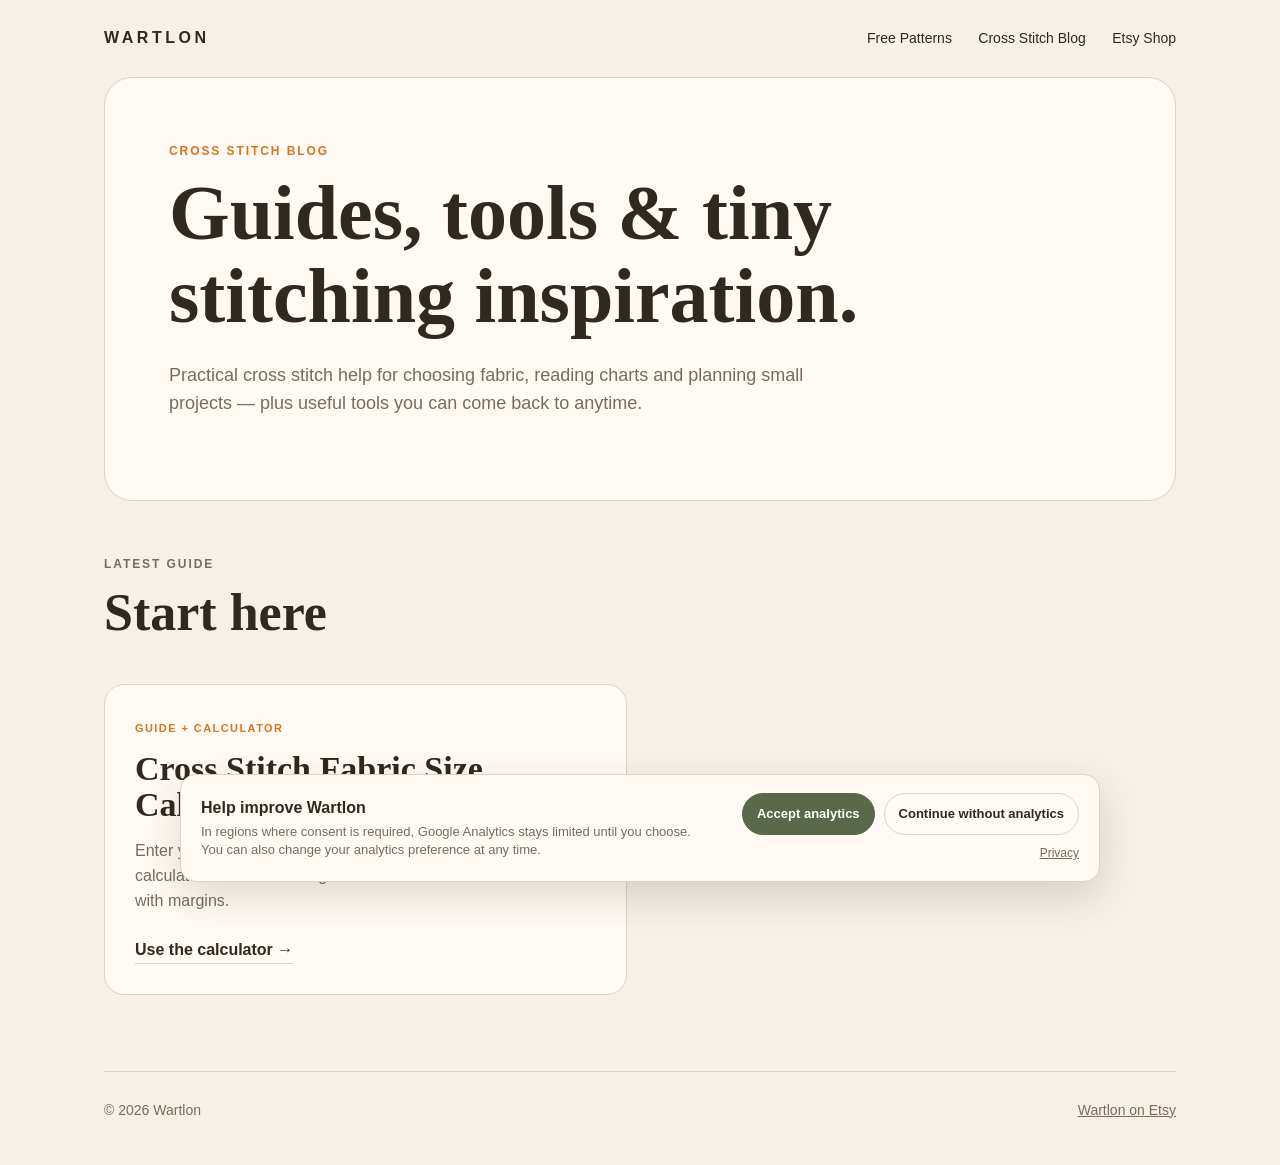
==== blog/index.html @ 46322eda "Add files via upload" ====
<!doctype html>
<html lang="en">
<head>
<meta charset="utf-8"><meta name="viewport" content="width=device-width,initial-scale=1">
<title>Cross Stitch Blog: Guides, Tips & Tools | Wartlon</title>
<meta name="description" content="Helpful cross stitch guides, beginner tips and practical stitching tools from Wartlon.">
<link rel="stylesheet" href="../styles.css">

<!-- Wartlon analytics: Google Analytics 4 + regional Consent Mode -->
<script>
  window.dataLayer = window.dataLayer || [];
  function gtag(){dataLayer.push(arguments);}

  /*
    Regional consent:
    - EEA + UK + Switzerland: analytics denied until visitor accepts.
    - Other regions: analytics enabled by default.
    - Advertising storage / personalization remain disabled everywhere.
  */

  gtag('consent', 'default', {
    'analytics_storage': 'denied',
    'ad_storage': 'denied',
    'ad_user_data': 'denied',
    'ad_personalization': 'denied',
    'region': ['AT','BE','BG','HR','CY','CZ','DK','EE','FI','FR','DE','GR','HU','IE','IT','LV','LT','LU','MT','NL','PL','PT','RO','SK','SI','ES','SE','IS','LI','NO','GB','CH'],
    'wait_for_update': 500
  });

  gtag('consent', 'default', {
    'analytics_storage': 'granted',
    'ad_storage': 'denied',
    'ad_user_data': 'denied',
    'ad_personalization': 'denied'
  });

  // A saved explicit preference overrides the regional default.
  (function(){
    const saved = localStorage.getItem('wartlon_analytics_consent');
    if (saved === 'granted') {
      gtag('consent', 'update', {'analytics_storage':'granted'});
    } else if (saved === 'denied') {
      gtag('consent', 'update', {'analytics_storage':'denied'});
    }
  })();

  gtag('js', new Date());
  gtag('config', 'G-FTGFHNVJ15', {
    'anonymize_ip': true
  });
</script>
<script async src="https://www.googletagmanager.com/gtag/js?id=G-FTGFHNVJ15"></script>

<link rel="canonical" href="https://wartlon.github.io/wartlon-free-cross-stitch-patterns/blog/">
</head>
<body>
<div class="wrap">
<header>
  <a class="brand" href="../">WARTLON</a>
  <nav>
    <a href="../#free-patterns">Free Patterns</a>
    <a href="./">Cross Stitch Blog</a>
    <a href="https://www.etsy.com/shop/Wartlon" target="_blank" rel="noopener">Etsy Shop</a>
  </nav>
</header>
<main>
<section class="blog-hero">
  <p class="eyebrow">CROSS STITCH BLOG</p>
  <h1>Guides, tools & tiny stitching inspiration.</h1>
  <p>Practical cross stitch help for choosing fabric, reading charts and planning small projects — plus useful tools you can come back to anytime.</p>
</section>

<section>
  <div class="section-head">
    <div><p class="eyebrow">LATEST GUIDE</p><h2>Start here</h2></div>
  </div>

  <div class="article-grid">
    <article class="article-card">
      <span class="tag">GUIDE + CALCULATOR</span>
      <h2>Cross Stitch Fabric Size Calculator & Guide</h2>
      <p>Enter your pattern dimensions and fabric count to instantly calculate the finished design size and a comfortable fabric cut with margins.</p>
      <a class="read-more" href="cross-stitch-fabric-size-calculator/">Use the calculator →</a>
    </article>
  </div>
</section>
</main>
<footer><span>© 2026 Wartlon</span><a href="https://www.etsy.com/shop/Wartlon" target="_blank" rel="noopener">Wartlon on Etsy</a></footer>
</div>

<div class="consent-banner" id="consentBanner" hidden role="dialog" aria-live="polite" aria-label="Analytics preferences">
  <div class="consent-copy">
    <strong>Help improve Wartlon</strong>
    <span>In regions where consent is required, Google Analytics stays limited until you choose. You can also change your analytics preference at any time.</span>
  </div>
  <div class="consent-actions">
    <button class="consent-btn consent-accept" type="button" id="acceptAnalytics">Accept analytics</button>
    <button class="consent-btn consent-decline" type="button" id="declineAnalytics">Continue without analytics</button>
    <a href="../privacy.html" class="consent-privacy">Privacy</a>
  </div>
</div>

<script>
(function(){
  const KEY = 'wartlon_analytics_consent';
  const banner = document.getElementById('consentBanner');
  const accept = document.getElementById('acceptAnalytics');
  const decline = document.getElementById('declineAnalytics');
  const choice = localStorage.getItem(KEY);

  function showBanner(){
    if (banner) banner.hidden = false;
  }
  function hideBanner(){
    if (banner) banner.hidden = true;
  }
  function grant(){
    localStorage.setItem(KEY, 'granted');
    gtag('consent', 'update', {'analytics_storage':'granted'});
    gtag('event', 'analytics_consent_granted');
    hideBanner();
  }
  function deny(){
    localStorage.setItem(KEY, 'denied');
    gtag('consent', 'update', {'analytics_storage':'denied'});
    hideBanner();
  }

  if (!choice) showBanner();
  if (accept) accept.addEventListener('click', grant);
  if (decline) decline.addEventListener('click', deny);

  // Track free PDF downloads and Etsy outbound clicks.
  document.addEventListener('click', function(e){
    const link = e.target.closest('a');
    if (!link) return;
    const href = link.getAttribute('href') || '';
    const absolute = link.href || '';

    if (/\.pdf(?:$|[?#])/i.test(href) || /\/pdf\//i.test(href)) {
      gtag('event', 'free_pattern_download', {
        link_url: absolute,
        link_text: (link.textContent || '').trim()
      });
    }

    if (/etsy\.com\/shop\/wartlon/i.test(absolute)) {
      gtag('event', 'etsy_click', {
        link_url: absolute,
        link_text: (link.textContent || '').trim()
      });
    }
  });
})();
</script>

</body></html>
---- styles.css ----
:root{
 --cream:#f6f0e7; --paper:#fffaf3; --ink:#30291f; --muted:#786c5e;
 --green:#59694a; --orange:#d8751f; --line:#ded3c5; --brown:#6d4327;
}
*{box-sizing:border-box} html{scroll-behavior:smooth}
body{margin:0;background:var(--cream);color:var(--ink);font-family:Arial,Helvetica,sans-serif;line-height:1.55}
a{color:inherit}
.wrap{max-width:1120px;margin:auto;padding:0 24px}
header{display:flex;justify-content:space-between;align-items:center;padding:26px 0}
.brand{font-weight:800;letter-spacing:.22em;text-decoration:none}
nav a{text-decoration:none;margin-left:22px;font-size:14px}
.hero{background:var(--paper);border:1px solid var(--line);border-radius:28px;padding:76px 64px;margin-bottom:76px}
.eyebrow{font-size:12px;font-weight:800;letter-spacing:.16em;color:var(--orange);margin:0 0 12px}
h1,h2,h3{font-family:Georgia,'Times New Roman',serif;line-height:1.06;margin-top:0}
h1{font-size:clamp(52px,8vw,88px);margin-bottom:24px;max-width:820px}
h2{font-size:clamp(34px,5vw,52px);margin-bottom:14px}
h3{font-size:29px;margin-bottom:8px}
.hero p{max-width:650px;color:var(--muted);font-size:18px}
.btn{display:inline-flex;padding:12px 19px;border-radius:999px;text-decoration:none;font-weight:700;margin-top:12px}
.btn-dark{background:var(--ink);color:white}
.btn-green{background:var(--green);color:white}
.section-head{display:flex;justify-content:space-between;gap:24px;align-items:end;margin-bottom:30px}
.section-head p{color:var(--muted)}
.grid{display:grid;grid-template-columns:repeat(2,1fr);gap:28px;margin-bottom:72px}
.card{background:var(--paper);border:1px solid var(--line);border-radius:20px;overflow:hidden}
.card img{width:100%;aspect-ratio:1/1;object-fit:cover;object-position:center;display:block}
.card-body{padding:25px}
.meta{color:var(--muted);font-size:14px}
.actions{display:flex;flex-wrap:wrap;gap:12px;align-items:center;margin-top:18px}
.details{font-size:14px;text-decoration:none;border-bottom:1px solid var(--line)}
.etsy{background:var(--green);color:white;border-radius:24px;padding:48px;display:grid;grid-template-columns:1.6fr .7fr;gap:30px;align-items:center;margin:0 0 76px}
.etsy p{color:rgba(255,255,255,.82);max-width:650px}
.etsy .eyebrow{color:#f3c18d}
.btn-light{background:white;color:var(--ink)}
.about{max-width:760px;margin-bottom:70px}
.about p{font-size:18px;color:var(--muted)}
footer{border-top:1px solid var(--line);padding:28px 0 44px;display:flex;justify-content:space-between;color:var(--muted);font-size:14px}
.pattern{max-width:900px;margin:auto}
.pattern-hero{background:var(--paper);border:1px solid var(--line);border-radius:26px;padding:54px;margin-bottom:54px}
.pattern-hero h1{font-size:clamp(48px,7vw,74px)}
.pattern-preview{width:min(100%,580px);border-radius:16px;border:1px solid var(--line);display:block;margin:28px 0;max-height:760px;object-fit:cover;object-position:top}
.specs{display:flex;flex-wrap:wrap;gap:8px;margin:18px 0}
.pill{background:#eee5d8;border-radius:999px;padding:7px 11px;font-size:13px}
.note{margin-top:30px;border-top:1px solid var(--line);padding-top:24px}
@media(max-width:760px){
 .hero{padding:48px 26px}.grid{grid-template-columns:1fr}.etsy{grid-template-columns:1fr;padding:34px 26px}
 .section-head{display:block}.pattern-hero{padding:34px 22px}nav a:first-child{display:none}
}


/* --- Blog & calculator --- */
.blog-hero{
  background:var(--paper);
  border:1px solid var(--line);
  border-radius:28px;
  padding:64px;
  margin-bottom:54px;
}
.blog-hero h1{font-size:clamp(48px,7vw,78px);max-width:840px}
.blog-hero p:not(.eyebrow){max-width:690px;color:var(--muted);font-size:18px}

.article-grid{
  display:grid;
  grid-template-columns:repeat(2,1fr);
  gap:26px;
  margin-bottom:76px;
}
.article-card{
  background:var(--paper);
  border:1px solid var(--line);
  border-radius:20px;
  padding:30px;
}
.article-card .tag{
  display:inline-block;
  font-size:11px;
  letter-spacing:.13em;
  font-weight:800;
  color:var(--orange);
  margin-bottom:14px;
}
.article-card h2{font-size:34px}
.article-card p{color:var(--muted)}
.article-card a.read-more{
  display:inline-block;
  margin-top:8px;
  font-weight:700;
  text-decoration:none;
  border-bottom:1px solid var(--line);
}

.article-layout{
  display:grid;
  grid-template-columns:minmax(0,1fr) 260px;
  gap:54px;
  align-items:start;
  margin-bottom:76px;
}
.article-main{
  background:var(--paper);
  border:1px solid var(--line);
  border-radius:24px;
  padding:54px;
}
.article-main h1{font-size:clamp(44px,6vw,68px);margin-bottom:18px}
.article-main h2{font-size:34px;margin-top:46px}
.article-main h3{font-size:25px;margin-top:30px}
.article-main p,.article-main li{font-size:17px}
.article-main p{color:#433b32}
.article-main ul{padding-left:22px}
.article-main li{margin:8px 0}
.article-main .lede{font-size:20px;color:var(--muted);max-width:760px}
.article-main .updated{font-size:13px;color:var(--muted);margin-bottom:28px}
.article-main a{font-weight:600}
.toc{
  position:sticky;
  top:24px;
  background:var(--paper);
  border:1px solid var(--line);
  border-radius:18px;
  padding:22px;
  font-size:14px;
}
.toc strong{display:block;margin-bottom:12px}
.toc a{display:block;text-decoration:none;color:var(--muted);padding:6px 0}
.toc a:hover{color:var(--ink)}

.calculator{
  background:#f0e8dc;
  border:1px solid var(--line);
  border-radius:20px;
  padding:28px;
  margin:34px 0 42px;
}
.calculator h2{margin-top:0}
.calc-grid{
  display:grid;
  grid-template-columns:repeat(2,1fr);
  gap:16px;
}
.field label{
  display:block;
  font-size:13px;
  font-weight:800;
  margin-bottom:6px;
}
.field input,.field select{
  width:100%;
  min-height:46px;
  padding:10px 12px;
  border:1px solid #cfc1af;
  border-radius:10px;
  background:#fffdf9;
  color:var(--ink);
  font:inherit;
}
.calc-wide{grid-column:1/-1}
.calc-button{
  border:0;
  cursor:pointer;
}
.calc-results{
  display:none;
  margin-top:22px;
  padding:22px;
  border-radius:14px;
  background:#fffaf3;
  border:1px solid var(--line);
}
.calc-results.visible{display:block}
.result-big{
  font-family:Georgia,'Times New Roman',serif;
  font-size:28px;
  line-height:1.2;
  margin:5px 0 14px;
}
.result-row{
  padding:9px 0;
  border-top:1px solid var(--line);
}
.callout{
  border-left:4px solid var(--green);
  background:#f3eee6;
  padding:18px 20px;
  margin:26px 0;
  border-radius:0 12px 12px 0;
}
.formula{
  text-align:center;
  background:#f4eee5;
  border:1px solid var(--line);
  border-radius:12px;
  padding:16px;
  margin:20px 0;
  font-weight:700;
}
.fabric-table{
  width:100%;
  border-collapse:collapse;
  margin:22px 0;
  font-size:15px;
}
.fabric-table th,.fabric-table td{
  padding:11px 12px;
  border:1px solid var(--line);
  text-align:left;
}
.fabric-table th{background:#eee5d8}
.freebie-inline{
  margin:42px 0 8px;
  padding:28px;
  border-radius:18px;
  background:var(--green);
  color:white;
}
.freebie-inline p{color:rgba(255,255,255,.84)}
.freebie-inline a.btn{background:white;color:var(--ink)}

@media(max-width:860px){
  .article-layout{grid-template-columns:1fr}
  .toc{position:static;order:-1}
}
@media(max-width:760px){
  .blog-hero{padding:44px 26px}
  .article-grid{grid-template-columns:1fr}
  .article-main{padding:32px 22px}
  .calc-grid{grid-template-columns:1fr}
  .calc-wide{grid-column:auto}
}


/* --- Analytics consent --- */
.consent-banner{
  position:fixed;
  left:18px;
  right:18px;
  bottom:18px;
  z-index:9999;
  max-width:920px;
  margin:0 auto;
  display:flex;
  align-items:center;
  justify-content:space-between;
  gap:22px;
  padding:18px 20px;
  border:1px solid var(--line);
  border-radius:16px;
  background:#fffaf3;
  box-shadow:0 14px 40px rgba(48,41,31,.16);
  color:var(--ink);
}
.consent-banner[hidden]{display:none}
.consent-copy{display:flex;flex-direction:column;gap:4px;line-height:1.4}
.consent-copy span{font-size:13px;color:var(--muted);max-width:560px}
.consent-actions{display:flex;align-items:center;gap:9px;flex-wrap:wrap;justify-content:flex-end}
.consent-btn{
  border-radius:999px;
  padding:10px 14px;
  font:inherit;
  font-size:13px;
  font-weight:700;
  cursor:pointer;
}
.consent-accept{border:1px solid var(--green);background:var(--green);color:#fff}
.consent-decline{border:1px solid var(--line);background:transparent;color:var(--ink)}
.consent-privacy{font-size:12px;color:var(--muted)}
.privacy-page{
  max-width:840px;
  margin:0 auto 76px;
  background:var(--paper);
  border:1px solid var(--line);
  border-radius:24px;
  padding:54px;
}
.privacy-page h1{font-size:clamp(44px,6vw,64px)}
.privacy-page h2{font-size:30px;margin-top:38px}
.privacy-page p,.privacy-page li{font-size:16px;line-height:1.7}
.privacy-controls{
  padding:20px;
  border:1px solid var(--line);
  background:#f4eee5;
  border-radius:14px;
  margin:24px 0;
}
@media(max-width:760px){
  .consent-banner{align-items:flex-start;flex-direction:column}
  .consent-actions{justify-content:flex-start}
  .privacy-page{padding:32px 22px}
}
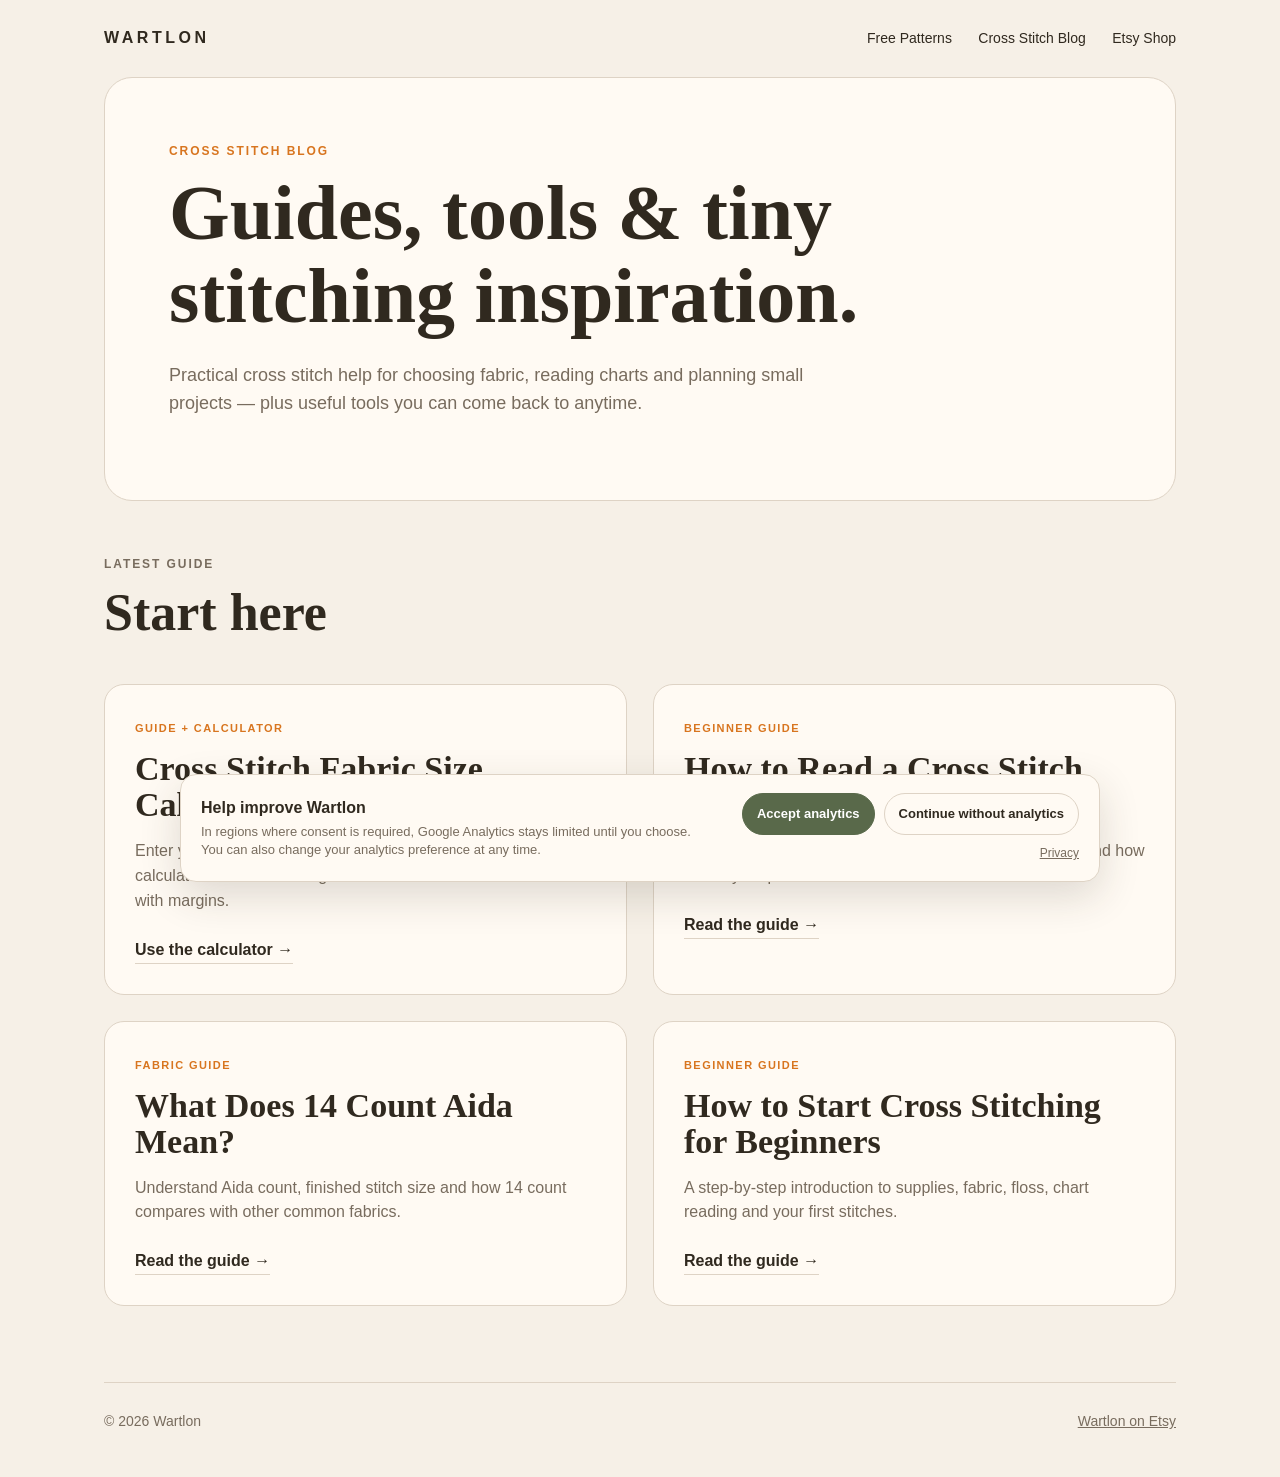
==== commit 326c83ca: "Add files via upload" ====
--- a/blog/index.html
+++ b/blog/index.html
@@ -82,7 +82,10 @@
       <p>Enter your pattern dimensions and fabric count to instantly calculate the finished design size and a comfortable fabric cut with margins.</p>
       <a class="read-more" href="cross-stitch-fabric-size-calculator/">Use the calculator →</a>
     </article>
-  </div>
+  
+    <article class="article-card"><span class="tag">BEGINNER GUIDE</span><h2>How to Read a Cross Stitch Pattern</h2><p>Learn chart symbols, grid lines, color keys, stitch counts and how to find your place on a chart.</p><a class="read-more" href="how-to-read-a-cross-stitch-pattern/">Read the guide →</a></article>
+    <article class="article-card"><span class="tag">FABRIC GUIDE</span><h2>What Does 14 Count Aida Mean?</h2><p>Understand Aida count, finished stitch size and how 14 count compares with other common fabrics.</p><a class="read-more" href="what-does-14-count-aida-mean/">Read the guide →</a></article>
+    <article class="article-card"><span class="tag">BEGINNER GUIDE</span><h2>How to Start Cross Stitching for Beginners</h2><p>A step-by-step introduction to supplies, fabric, floss, chart reading and your first stitches.</p><a class="read-more" href="how-to-start-cross-stitching-for-beginners/">Read the guide →</a></article></div>
 </section>
 </main>
 <footer><span>© 2026 Wartlon</span><a href="https://www.etsy.com/shop/Wartlon" target="_blank" rel="noopener">Wartlon on Etsy</a></footer>
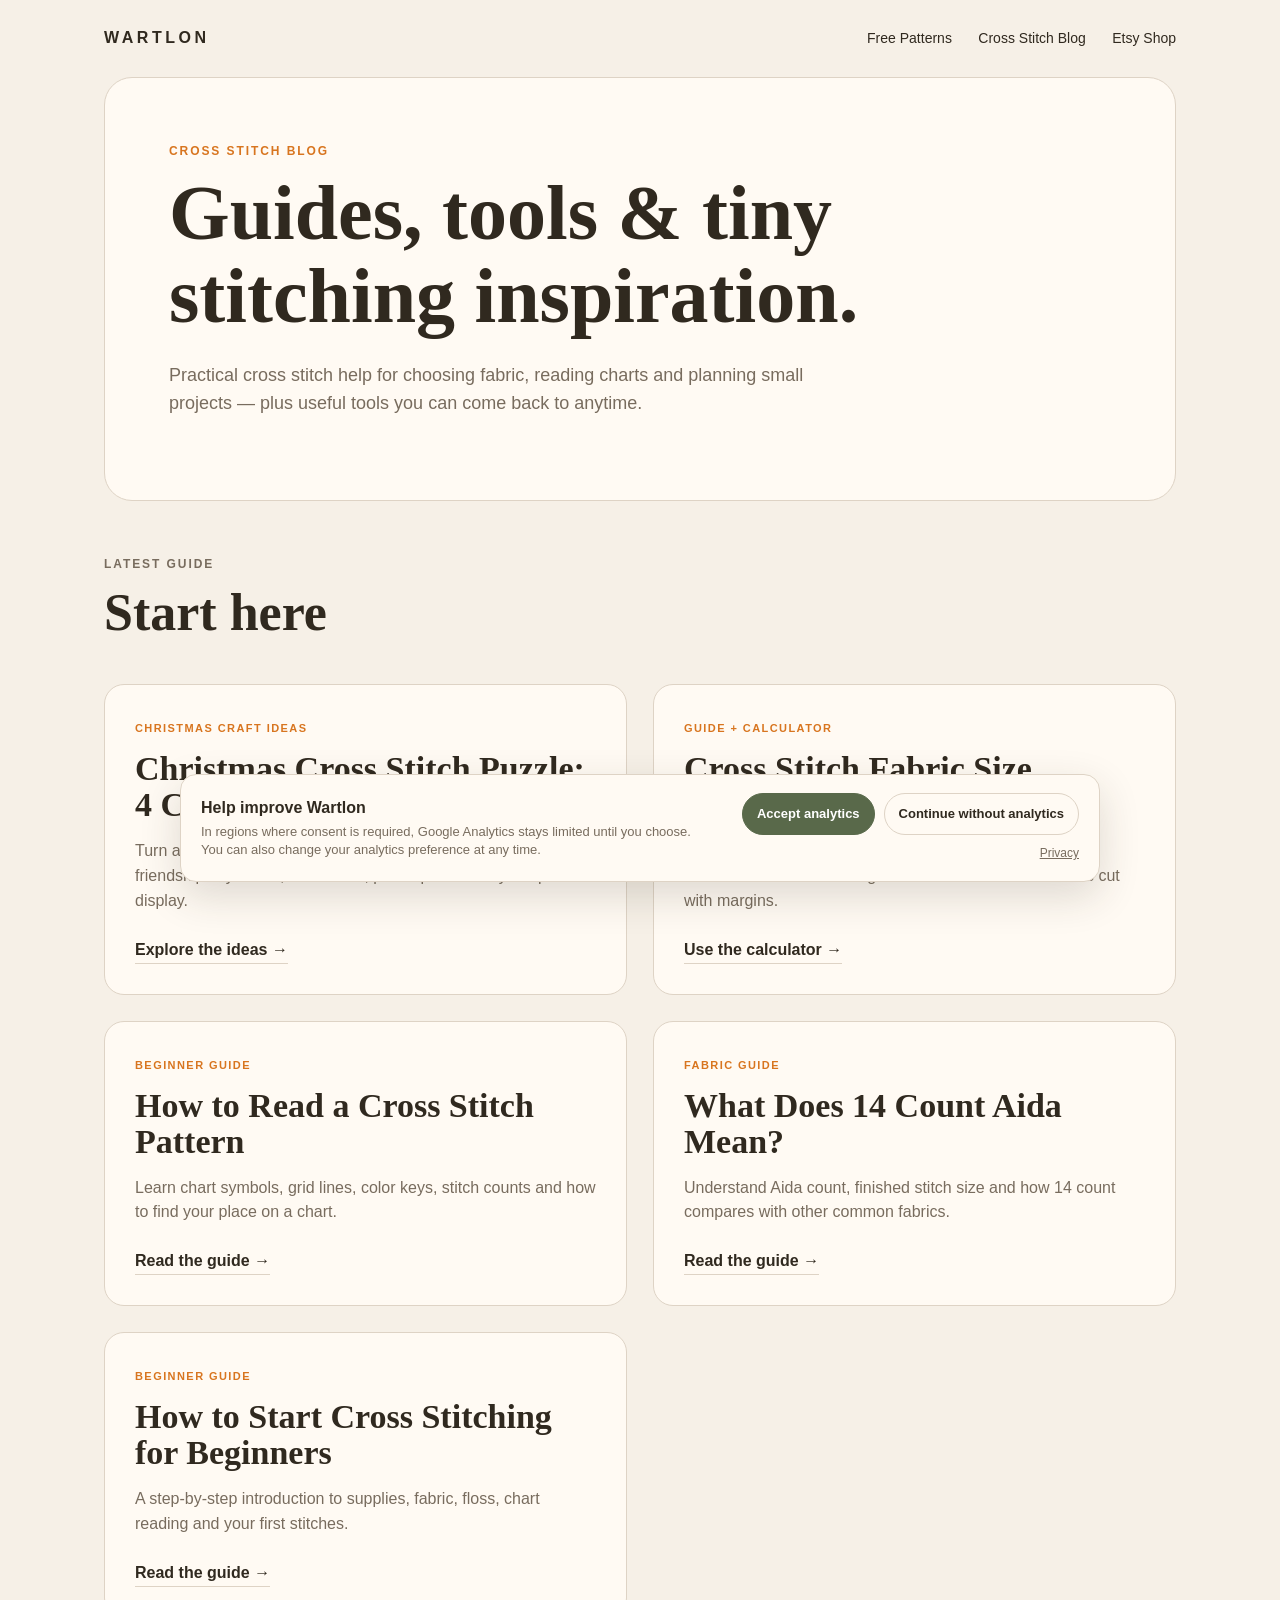
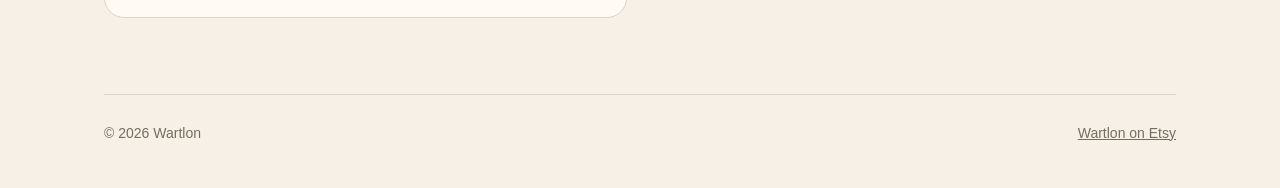
==== commit c3d8f42a: "Add files via upload" ====
--- a/blog/index.html
+++ b/blog/index.html
@@ -76,6 +76,7 @@
   </div>
 
   <div class="article-grid">
+<article class="article-card"><span class="tag">CHRISTMAS CRAFT IDEAS</span><h2>Christmas Cross Stitch Puzzle: 4 Creative Ideas for Friends</h2><p>Turn a snowman and Christmas tree puzzle design into friendship keychains, ornaments, pinkeeps or a cosy hoop display.</p><a class="read-more" href="christmas-cross-stitch-puzzle-ideas/">Explore the ideas →</a></article>
     <article class="article-card">
       <span class="tag">GUIDE + CALCULATOR</span>
       <h2>Cross Stitch Fabric Size Calculator & Guide</h2>
--- a/styles.css
+++ b/styles.css
@@ -288,3 +288,53 @@
   .consent-actions{justify-content:flex-start}
   .privacy-page{padding:32px 22px}
 }
+
+.maker-note{max-width:860px;margin:72px auto;padding:42px 46px;background:var(--paper);border:1px solid var(--line);border-radius:22px}
+.maker-note h2{font-size:clamp(34px,5vw,48px);margin-bottom:18px}
+.maker-note p{max-width:720px;color:#433b32;font-size:17px}
+.maker-note .btn{margin-top:8px}
+@media(max-width:760px){.maker-note{margin:52px 0;padding:30px 24px}}
+
+/* New pattern badge */
+.pattern-card-image{position:relative;display:block}
+.new-badge{
+  position:absolute;
+  top:12px;
+  left:12px;
+  z-index:2;
+  padding:7px 12px;
+  border-radius:999px;
+  background:var(--green);
+  color:#fff;
+  font-size:11px;
+  font-weight:800;
+  letter-spacing:.08em;
+  line-height:1;
+  box-shadow:0 3px 10px rgba(48,41,31,.16);
+}
+
+/* NEW badge fix: overlay inside the image */
+.card .pattern-card-image{position:relative;display:block;overflow:hidden;border-radius:inherit;}
+.card .pattern-card-image img{display:block;width:100%;}
+.card .pattern-card-image .new-badge{position:absolute !important;top:14px !important;left:14px !important;z-index:10;display:inline-flex;align-items:center;justify-content:center;width:auto !important;height:auto !important;padding:7px 12px !important;margin:0 !important;border:0 !important;border-radius:999px !important;background:#596f52 !important;color:#fff !important;font-family:Arial,sans-serif;font-size:11px !important;font-weight:700 !important;line-height:1 !important;letter-spacing:.08em;text-decoration:none;box-shadow:0 2px 8px rgba(0,0,0,.18);}
+
+
+/* Homepage free-pattern previews: show the whole image without cropping */
+#free-patterns .card > a:first-child,
+#free-patterns .card .pattern-card-image{
+  position:relative;
+  display:flex;
+  align-items:center;
+  justify-content:center;
+  overflow:hidden;
+  background:var(--paper);
+}
+
+#free-patterns .card > a:first-child img,
+#free-patterns .card .pattern-card-image img{
+  width:100% !important;
+  height:100% !important;
+  object-fit:contain !important;
+  object-position:center center !important;
+  display:block;
+}
